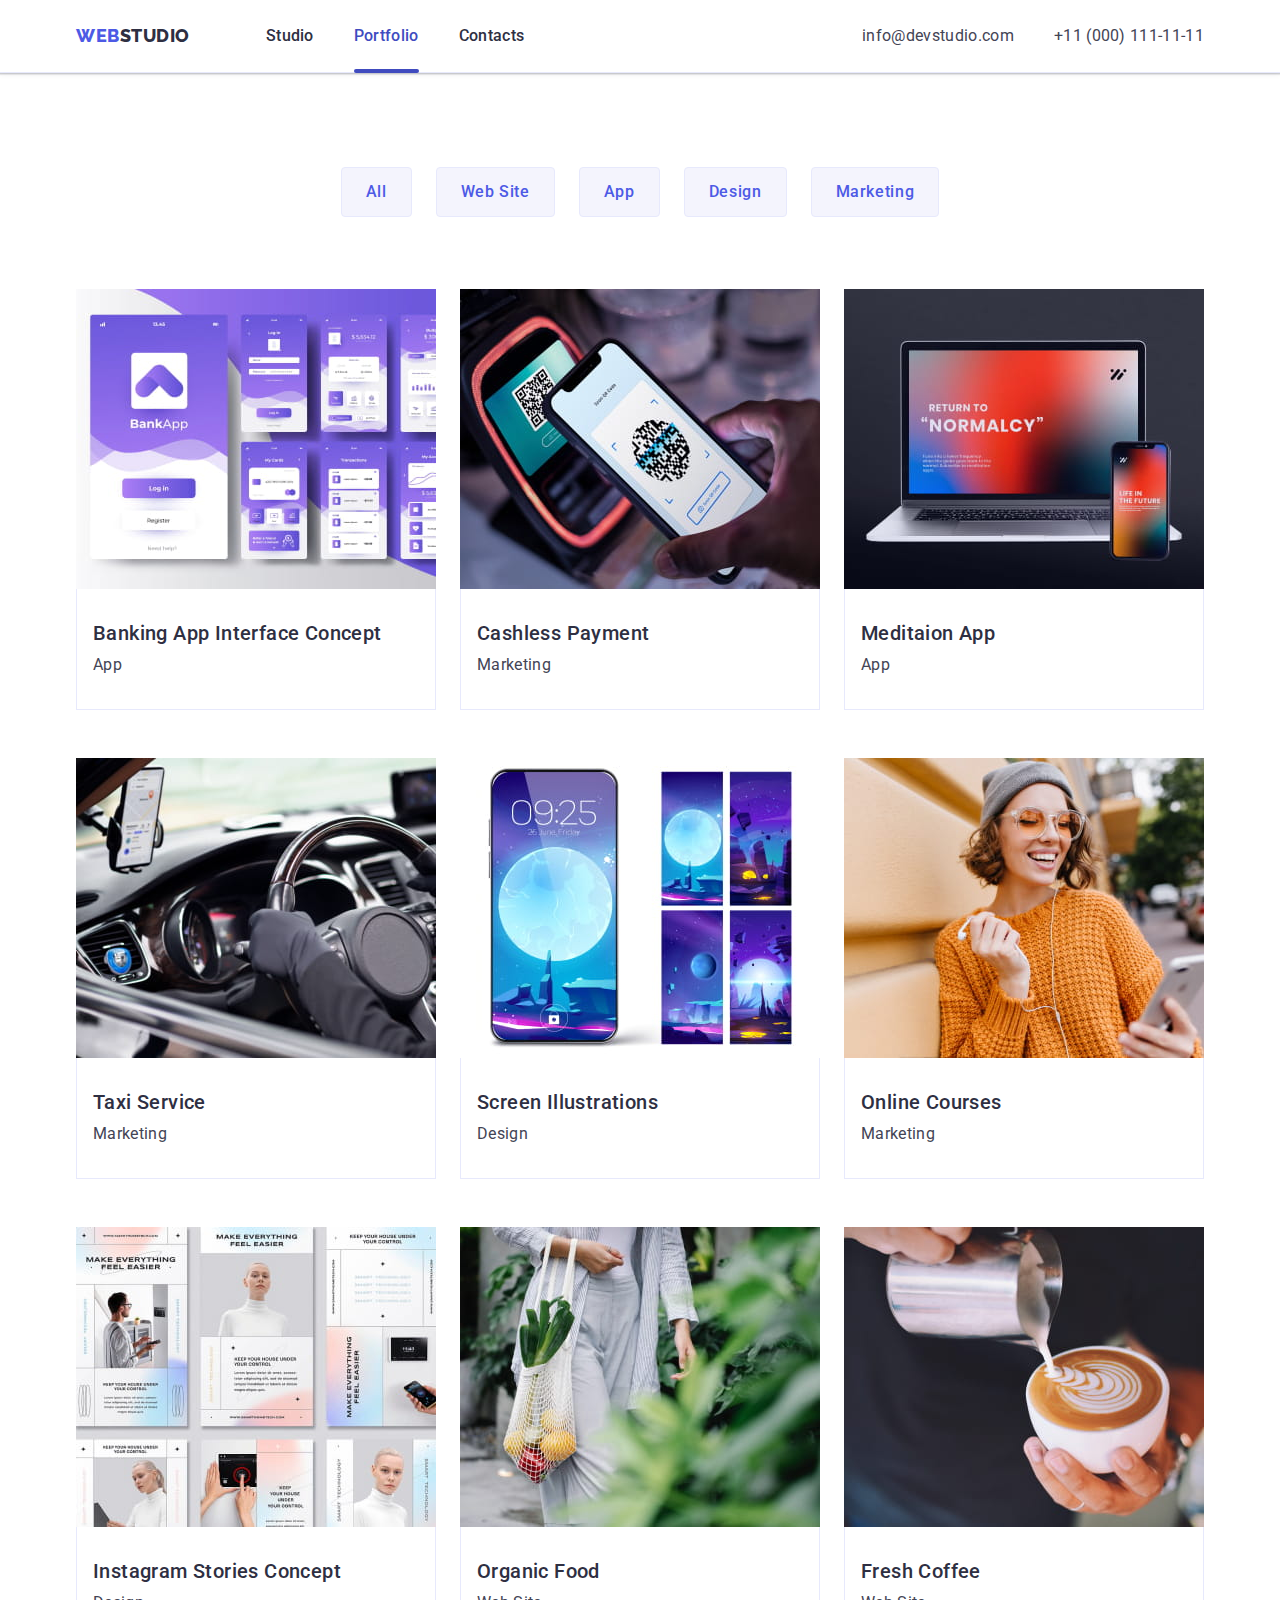
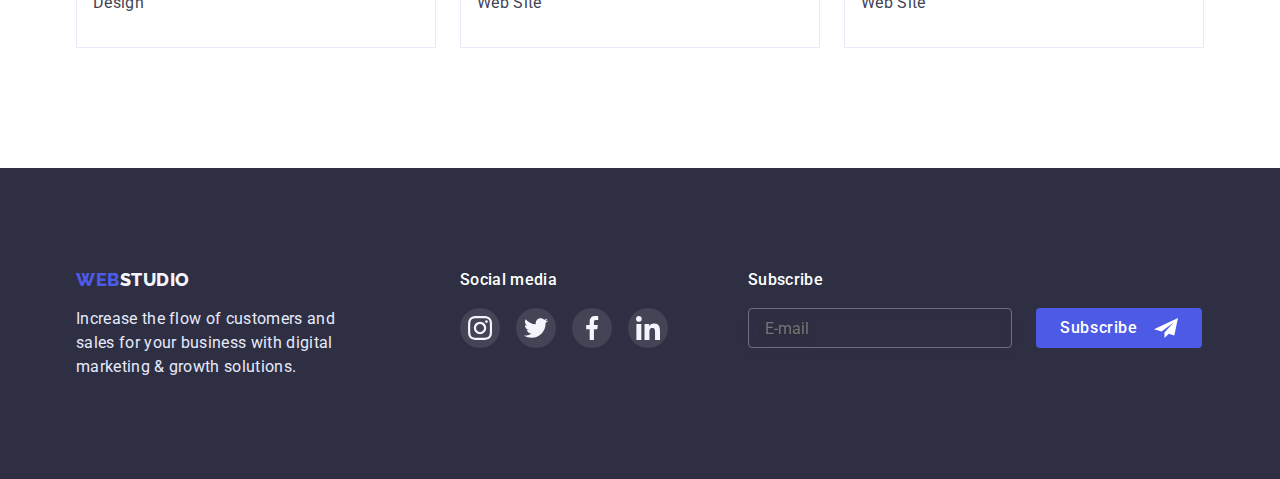
==== portfolio.html @ b94f0a15 "Add files via upload" ====
<!DOCTYPE html>
<html lang="en">
<head>
    <meta charset="UTF-8">
    <meta http-equiv="X-UA-Compatible" content="IE=edge">
    <meta name="viewport" content="width=device-width, initial-scale=1.0">
    <title>Portfolio</title>
    <link rel="preconnect" href="https://fonts.googleapis.com">
    <link rel="preconnect" href="https://fonts.gstatic.com" crossorigin>
    <link href="https://fonts.googleapis.com/css2?family=Raleway:wght@800&family=Roboto:wght@400;500;700;900&display=swap" rel="stylesheet">
    <link rel="stylesheet" href="css/modern-normalize.css">
    <link rel="stylesheet" href="css/styles.css">
</head>
<body>
    
<!-- HEADER -->

<header class="top-line">
    
    <div class="top-general container">

        <nav class="top-navigation">

<!--header-logo-->

            <a href="./index.html" class="logo"><span class="logo-clr-2">Web</span>Studio</a>

<!--header-navigation-->

            <ul class="top-navigation-list">

                <li class="top-navigation-items">
                    <a href="index.html" class="navigation-styles">Studio</a>
                </li>

                <li class="top-navigation-items">
                    <a href="portfolio.html" class="navigation-styles active">Portfolio</a>
                </li>

                <li class="top-navigation-items">
                    <a href="" class="navigation-styles">Contacts</a>
                </li>

            </ul>

        </nav>

<!--header-contacts-->

        <address class="top-contacts">

            <ul class="top-contacts-list">

                <li class="top-contacts-items">
                    <a href="mailto:info@devstudio.com" class="top-contacts-link">info@devstudio.com</a>
                </li>

                <li class="top-contacts-items">
                    <a href="tel:+110001111111" class="top-contacts-link">+11 (000) 111-11-11</a>
                </li>

            </ul>

        </address>
        
    </div>

</header>

<!-- MAIN -->

<main>
    
<!-- SEC 1 -->

<section class="section scroll-up">

    <div class="container">

        <h1 class="visually-hidden">Portfolio</h1>
 
<!--portfolio-buttons-->

            <ul class="scroll-portfolio-list">
    
                <li class="scroll-items">
                    <button type="button" class="button-portfolio">All</button>
                </li>
                <li class="scroll-items">
                    <button type="button" class="button-portfolio">Web Site</button>
                </li>
                <li class="scroll-items">
                    <button type="button" class="button-portfolio">App</button>
                </li>
                <li class="scroll-items">
                    <button type="button" class="button-portfolio">Design</button>
                </li>
                <li class="scroll-items">
                    <button type="button" class="button-portfolio">Marketing</button>
                </li>
    
            </ul>
    
<!-- SEC 1.2 -->
    
        <ul class="portfolio-list">
 
            <li class="card-items">

                <a href="" class="card-link-style"> 

                    <div class="sliding">

                        <div class="brand-pic">

                            <img class="" src="./images/Portfolio/project-card-1.jpg" alt="Banking App Interface Concept" width="360" height="300">
                        
                        <div class="text-back-card">

                            <p class="text-sliding">14 Stylish and User-Friendly App Design Concepts · Task Manager App · Calorie Tracker App · Exotic Fruit Ecommerce App · Cloud Storage App</p>
                        
                        </div>

                        </div>

                    </div>

                    <div class="card-frame">

                        <h3 class="brand-name">Banking App Interface Concept</h3>
                        <p class="brand-type">App</p>

                    </div>

                </a>

            </li>
    




            <li class="card-items">
                <a href="" class="card-link-style"> 
    
                        <div class="sliding">
                            <div class="brand-pic">
                                <img class="" src="./images/Portfolio/project-card-2.jpg" alt="Banking App Interface Concept" width="360" height="300">
                            
                            <div class="text-back-card">
                                <p class="text-sliding">14 Stylish and User-Friendly App Design Concepts · Task Manager App · Calorie Tracker App · Exotic Fruit Ecommerce App · Cloud Storage App</p>
                            </div>
    
                            </div>
                        </div>
    
                    <div class="card-frame">
                        <h3 class="brand-name">Cashless Payment</h3>
                        <p class="brand-type">Marketing</p>
                    </div>
                </a>

            </li>
    
            <li class="card-items">
                <a href="" class="card-link-style"> 
    
                        <div class="sliding">
                            <div class="brand-pic">
                                <img class="" src="./images/Portfolio/project-card-3.jpg" alt="Banking App Interface Concept" width="360" height="300">
                            
                            <div class="text-back-card">
                                <p class="text-sliding">14 Stylish and User-Friendly App Design Concepts · Task Manager App · Calorie Tracker App · Exotic Fruit Ecommerce App · Cloud Storage App</p>
                            </div>
    
                            </div>
                        </div>
    
                    <div class="card-frame">
                        <h3 class="brand-name">Meditaion App</h3>
                        <p class="brand-type">App</p>
                    </div>
                </a>

            </li>
    
            <li class="card-items">
                <a href="" class="card-link-style"> 
    
                        <div class="sliding">
                            <div class="brand-pic">
                                <img class="" src="./images/Portfolio/project-card-4.jpg" alt="Banking App Interface Concept" width="360" height="300">
                            
                            <div class="text-back-card">
                                <p class="text-sliding">14 Stylish and User-Friendly App Design Concepts · Task Manager App · Calorie Tracker App · Exotic Fruit Ecommerce App · Cloud Storage App</p>
                            </div>
    
                            </div>
                        </div>
    
                    <div class="card-frame">
                        <h3 class="brand-name">Taxi Service</h3>
                        <p class="brand-type">Marketing</p>
                    </div>
                </a>

            </li>
    
            <li class="card-items">
                <a href="" class="card-link-style"> 
    
                        <div class="sliding">
                            <div class="brand-pic">
                                <img class="" src="./images/Portfolio/project-card-5.jpg" alt="Banking App Interface Concept" width="360" height="300">
                            
                            <div class="text-back-card">
                                <p class="text-sliding">14 Stylish and User-Friendly App Design Concepts · Task Manager App · Calorie Tracker App · Exotic Fruit Ecommerce App · Cloud Storage App</p>
                            </div>
    
                            </div>
                        </div>
    
                    <div class="card-frame">
                        <h3 class="brand-name">Screen Illustrations</h3>
                        <p class="brand-type">Design</p>
                    </div>
                </a>

            </li>
    
            <li class="card-items">
                <a href="" class="card-link-style"> 
    
                        <div class="sliding">
                            <div class="brand-pic">
                                <img class="" src="./images/Portfolio/project-card-6.jpg" alt="Banking App Interface Concept" width="360" height="300">
                            
                            <div class="text-back-card">
                                <p class="text-sliding">14 Stylish and User-Friendly App Design Concepts · Task Manager App · Calorie Tracker App · Exotic Fruit Ecommerce App · Cloud Storage App</p>
                            </div>
    
                            </div>
                        </div>
    
                    <div class="card-frame">
                        <h3 class="brand-name">Online Courses</h3>
                        <p class="brand-type">Marketing</p>
                    </div>
                </a>

            </li>
            
            <li class="card-items">
                <a href="" class="card-link-style"> 
    
                        <div class="sliding">
                            <div class="brand-pic">
                                <img class="" src="./images/Portfolio/project-card-7.jpg" alt="Banking App Interface Concept" width="360" height="300">
                            
                            <div class="text-back-card">
                                <p class="text-sliding">14 Stylish and User-Friendly App Design Concepts · Task Manager App · Calorie Tracker App · Exotic Fruit Ecommerce App · Cloud Storage App</p>
                            </div>
    
                            </div>
                        </div>
    
                    <div class="card-frame">
                        <h3 class="brand-name">Instagram Stories Concept</h3>
                        <p class="brand-type">Design</p>
                    </div>
                </a>

            </li>
            
            <li class="card-items">
                <a href="" class="card-link-style"> 
    
                        <div class="sliding">
                            <div class="brand-pic">
                                <img class="" src="./images/Portfolio/project-card-8.jpg" alt="Banking App Interface Concept" width="360" height="300">
                            
                            <div class="text-back-card">
                                <p class="text-sliding">14 Stylish and User-Friendly App Design Concepts · Task Manager App · Calorie Tracker App · Exotic Fruit Ecommerce App · Cloud Storage App</p>
                            </div>
    
                            </div>
                        </div>
    
                    <div class="card-frame">
                        <h3 class="brand-name">Organic Food</h3>
                        <p class="brand-type">Web Site</p>
                    </div>
                </a>

            </li>
    
            <li class="card-items">
                <a href="" class="card-link-style"> 
    
                        <div class="sliding">
                            <div class="brand-pic">
                                <img class="" src="./images/Portfolio/project-card-9.jpg" alt="Banking App Interface Concept" width="360" height="300">
                            
                            <div class="text-back-card">
                                <p class="text-sliding">14 Stylish and User-Friendly App Design Concepts · Task Manager App · Calorie Tracker App · Exotic Fruit Ecommerce App · Cloud Storage App</p>
                            </div>
    
                            </div>
                        </div>
    
                    <div class="card-frame">
                        <h3 class="brand-name">Fresh Coffee</h3>
                        <p class="brand-type">Web Site</p>
                    </div>
                </a>

            </li>
    
        </ul>

    </div>

</section>

</main>

<!-- FOOTER -->


<footer class="footer-page">

    <div class="foot-back container">

        <div>

<!--footer-logo-->
            
            <a href="./index.html" class="logo-foot"><span class="logo-clr-2">Web</span>Studio</a>
            
<!--footer-text-->

            <p class="foot-text">Increase the flow of customers and sales for your business with digital marketing & growth solutions.</p>
        
        </div>

<!--footer-icons-->

        <div class="foot-media-pozition">

            <h3 class="foot-social-title">Social media</h3>
    
            <ul class="foot-socials">
                <li class="foot-pozition">
                    <a href="" class="foot-link">

                        <svg class="foot-icons" width="24" height="24">
                            <use href="./images/icons.svg#icon-instagram"></use>
                        </svg>

                    </a>
                </li>
    
                <li class="foot-pozition">
                    <a href="" class="foot-link">

                        <svg class="foot-icons" width="24" height="24">
                            <use href="./images/icons.svg#icon-twitter"></use>
                        </svg>

                    </a>
                </li>

                <li class="foot-pozition">
                    <a href="" class="foot-link">

                        <svg class="foot-icons" width="24" height="24">
                            <use href="./images/icons.svg#icon-facebook"></use>
                        </svg>

                    </a>
                </li>

                <li class="foot-pozition">
                    <a href="" class="foot-link">

                        <svg class="foot-icons" width="24" height="24">
                            <use href="./images/icons.svg#icon-linkedin"></use>
                        </svg>

                    </a>
                </li>

            </ul>
        </div>

        <div class="subscribe-position" >

            <h3 class="subscribe-title">Subscribe</h3>

            <form class="foot-form">

                        <input class="foot-input-email" type="email" placeholder="E-mail">

                <button class="button-subscribe" type="submit">Subscribe
    
                    <svg class="airplane-position" width="24" height="24">
                        <use href="./images/icons.svg#icon-airplane"></use>
                    </svg>
        
                </button>

            </form>

        </div>

    </div>

</footer>

<script src="./js/modal.js"></script>

</body>
</html>
---- css/styles.css ----
/* GLOBAL-1 */
h1, h2, h3, h4, h5, h6, ul, p{ 
margin: 0;
padding: 0;
}

img{
display: block;
}

body{
font-family: 'Roboto', sans-serif;
background-color: var(--color-9);
color: var(--color-3);
}

.container{
max-width: 1158px;
margin: auto;
padding: 0 15px;
}

.section{
padding-top: 120px;
padding-bottom: 120px;
}

:root {
    --color-1: #4D5AE5 ;
    --color-2: #404BBF;
    --color-3: #2E2F42;
    --color-4: #31D0AA;
    --color-5: #434455 ;
    --color-6: #8E8F99 ;
    --color-7: #E7E9FC ;
    --color-8: #F4F4FD ;
    --color-9: #FFFFFF;
    --color-10: #AFB1B8;
    --color-11: #FCFCFC; 
    --color-12: #757575;
    --color-13: #8E8F99;
}

.visually-hidden {
position: absolute;
white-space: nowrap;
width: 1px;
height: 1px;
overflow: hidden;
border: 0;
clip: rect(0 0 0 0);
clip-path: inset(50%);
margin: -1px;
} 

/* --HEADER-- */

.top-line{
border-bottom: 1px solid var(--color-7);
box-shadow: 0px 2px 1px rgba(46, 47, 66, 0.08), 0px 1px 1px rgba(46, 47, 66, 0.16), 0px 1px 6px rgba(46, 47, 66, 0.08);
}

.top-general{
display: flex;
margin: auto;
}

.top-navigation{
display: flex;
}

.logo{
font-family: 'Raleway', sans-serif;
font-weight: 800;
font-size: 18px;
line-height: 1.3;
letter-spacing: 0.03em;
text-transform: uppercase;
color: var(--color-3);
text-decoration: none;
padding: 24px 0px;
}

.logo-clr-2{
color: var(--color-1);
}

.top-navigation-list{
display: flex;
list-style-type: none;
gap: 40px;
margin-left: 76px;
}

.top-navigation-items{
position:relative;
}

.navigation-styles{
font-weight: 500;
font-size: 16px;
line-height: 1.5;
letter-spacing: 0.02em;
text-decoration: none; 
color: var(--color-3);
display: block;
padding: 24px 0px;
transition-property: color;
transition-duration: 250ms;
transition-timing-function: cubic-bezier(0.4, 0, 0.2, 1);
}

.navigation-styles:hover, .navigation-styles:focus{
color: var(--color-2);
}

.top-contacts{
margin-left: auto;
}

.top-contacts-list{
display: flex;
list-style-type: none;
gap: 40px;
}

.top-contacts-items{

}

.top-contacts-link{
font-style: normal;
font-size: 16px;
line-height: 1.5;
letter-spacing: 0.02em;
color: var(--color-5);
text-decoration: none; 
display: block;
padding: 24px 0px;
transition-property: color;
transition-duration: 250ms;
transition-timing-function: cubic-bezier(0.4, 0, 0.2, 1);
}

.top-contacts-link:hover, .top-contacts-link:focus{
color: var(--color-2);

}

/* ---MAIN-INDEX--- */

/* -SEC-1-HERO- */


.hero-back{
margin: 0 auto;
max-width: 1440px;   
background: var(--color-3);
padding-bottom: 188px;
padding-top: 188px;
text-align: center;
background-image: linear-gradient(to right,rgba(46, 47, 66, 0.7),rgba(46, 47, 66, 0.7)), url(../images/Studio/hero-image.jpg);
}

.hero-box{

}

.hero-title{
font-weight: 700;
font-size: 56px;
line-height: 1.07;
text-align: center;
letter-spacing: 0.02em;
color: var(--color-9);
width: 496px;
margin: auto;
}

.hero-button{
font-family: 'Roboto', sans-serif;
padding: 16px 32px;
background: var(--color-1);
box-shadow: 0px 4px 4px rgba(0, 0, 0, 0.15);
border-radius: 4px;
font-weight: 500;
font-size: 16px;
line-height: 1.5;
letter-spacing: 0.04em;
color: var(--color-9);
border: 0px;
cursor: pointer;
margin-top: 48px;
text-align: center;
transition-property: background;
transition-duration: 250ms;
transition-timing-function: cubic-bezier(0.4, 0, 0.2, 1);
}

.hero-button:hover, .hero-button:focus{
background: var(--color-2);
}

.is-hidden{
visibility: hidden;
opacity: 0;
pointer-events: none;
}

.backdrop{ 
position:fixed;
top: 0;
left: 0;
width: 100%;
height: 100%;
background: rgba(46, 47, 66, 0.4);
z-index: 100;
transition-property: visibility, opacity;
transition-duration: 250ms;
transition-timing-function: cubic-bezier(0.4, 0, 0.2, 1);
}

.backdrop.is-hidden .modal{
transform:translate(-50%, -50%);
}

.modal{
transform:translate(-50%, -50%);
width: 408px;
height: 576px;
position: absolute;
top: 50%;
left: 50%;
background-color: var(--color-11);

padding-left: 24px;
padding-right: 24px;
padding-bottom: 24px;
padding-top: 72px;
}

.close{
border: 1px solid rgba(0, 0, 0, 0.1);
width: 24px;
height: 24px;
border-radius: 50%;
cursor: pointer;
background-color: var(--color-7);
display: flex;
justify-content: center;
align-items: center;
position: absolute;
top: 24px;
right: 24px;
transition-property: background, fill;
transition-duration: 250ms;
transition-timing-function: cubic-bezier(0.4, 0, 0.2, 1);
}

.close:hover, .close:focus{
background: var(--color-2);
fill: var(--color-9);
}

/* form */

form{

}

.modal-title{
    
font-weight: 500;
font-size: 16px;
line-height: 1.5;
text-align: center;
letter-spacing: 0.02em;
color: var(--color-3);

margin-bottom: 16px;

}

.labels-block{
margin-bottom: 8px;
display: flex;
flex-direction: column;
position: relative;
}

.styles-labels{
font-size: 12px;
line-height: 1;
letter-spacing: 0.01em;
color: var(--color-13);
margin-bottom: 4px;
display: block;
text-align: start;
}

.block-input{
border: 1px solid rgba(33, 33, 33, 0.2);
border-radius: 4px;
font-size: 12px;
line-height: 1.17;
letter-spacing: 0.04em;
color: var(--color-3);
height: 40px;
padding-left: 38px;

transition-property: border-color;
transition-duration: 250ms;
transition-timing-function: cubic-bezier(0.4, 0, 0.2, 1);
}

.block-input:hover, .block-input:focus{
border-color: var(--color-1);
outline: none;
}

.block-input:hover, .block-input:focus + .modal-icons{
fill: var(--color-1);
}

.modal-icons{
position: absolute;
display: inline-block;
left: 19px;
top: 50%;
transform: translateY(-50%);
fill: var(--color-3);

transition-property: fill;
transition-duration: 250ms;
transition-timing-function: cubic-bezier(0.4, 0, 0.2, 1);
}

.comment-pozition{
display: flex;
flex-direction: column;
position: relative;
}

.comment-block{
height: 120px;
border: 1px solid rgba(33, 33, 33, 0.2);
border-radius: 4px;
font-size: 12px;
line-height: 1.7;
letter-spacing: 0.04em;
color: var(--color-3);
resize: none;
padding-top: 8px;
padding-left: 16px;

transition-property: border-color;
transition-duration: 250ms;
transition-timing-function: cubic-bezier(0.4, 0, 0.2, 1);
}

.comment-block:hover, .comment-block:focus{
border-color: var(--color-1);
outline: none;
}

.checkbox-pozition{
margin-top: 16px;
margin-bottom: 24px;
}

.checkbox{
position: absolute;
width: 1px;
height: 1px;
margin: -1px;
border: 0;
padding: 0;
clip: rect(0 0 0 0);
overflow: hidden;
transition-property: background, fill;
transition-duration: 250ms;
transition-timing-function: cubic-bezier(0.4, 0, 0.2, 1);
}

.checkbox:checked + .icon-accept{
background: var(--color-2);
border-radius: 2px;
fill: var(--color-8);
background-origin: border-box;
padding: 4px 3px;
border: none;

}

.icon-accept{
border: 1.5px solid var(--color-3);
border-radius: 2px;
fill: none;
margin-right: 10px;
transition-property: background, fill;
transition-duration: 250ms;
transition-timing-function: cubic-bezier(0.4, 0, 0.2, 1);
}

.chekbox-content{
font-size: 12px;
line-height: 1.17;
letter-spacing: 0.04em;
color: var(--color-12);
flex: none;
order: 1;
flex-grow: 0;
cursor: pointer;
align-items: center;
display: flex;
}

.link-checkbox{
font-size: 12px;
line-height: 1.3;
letter-spacing: 0.04em;
text-decoration-line: underline;
color: var(--color-1);
flex: none;
order: 2;
flex-grow: 0;
margin-left: 3px;
}

.link-checkbox:hover, .link-checkbox:focus{
color: var(--color-2);
outline: none;
}

.modal-send{
outline: none;
background: var(--color-1);
box-shadow: 0px 4px 4px rgba(0, 0, 0, 0.15);
border-radius: 4px;
font-size: 16px;
line-height: 1.5;
text-align: center;
letter-spacing: 0.04em;
color: var(--color-9);
cursor: pointer;
border: 0;
max-width: 169px;
width: 100%;
padding: 16px 32px;
transition-property: background;
transition-duration: 250ms;
transition-timing-function: cubic-bezier(0.4, 0, 0.2, 1);
}

.modal-send:hover, .modal-send:focus{
background: var(--color-2);
}

.privacy-policy{
font-size: 12px;
line-height: 1.17;
letter-spacing: 0.04em;
color: var(--color-12);

flex: none;
order: 1;
flex-grow: 0;
}





/* -SEC-2-BENEFITS- */

.benefits-list{
display: flex;
list-style-type: none;
gap: 24px;
padding: 0 ;
}

.benefits-items{
flex-basis: calc((100%-72)/ 4)
}

.benefits-icon{
height: 112px;
display: flex;
justify-content: center;
align-items: center;
background: var(--color-8);
}

.benefits-title{
margin-top: 8px;
font-weight: 500;
font-size: 20px;
line-height: 1.2;
letter-spacing: 0.02em;
}

.benefits-text{
font-size: 16px;
line-height: 1.5;
letter-spacing: 0.02em;
color: var(--color-5);
margin-top: 8px;
}

/* -SEC-3-SERVICES */

.services{
padding-top: 0;
}

.services-title{
font-weight: 700;
font-size: 36px;
line-height: 1.1;
text-align: center;
letter-spacing: 0.02em;
text-transform: capitalize;
}

.services-list{
margin: 0;
margin-top: 72px;
display: flex;
justify-content: center;
list-style-type: none;
gap: 24px;
padding: 0;
}

.services-items{

}

/* -SEC-4-TEAM */

.team-back{
background: var(--color-8);
}

.team-title{
font-weight: 700;
font-size: 36px;
line-height: 1.1;
text-align: center;
letter-spacing: 0.02em;
text-transform: capitalize;
}

.team-list{
margin: 0;
display: flex;
justify-content: center;
list-style-type: none;
gap: 24px;
margin-top: 72px;
padding: 0;
}

.team-cards{
background: var(--color-9);
box-shadow: 0px 1px 6px rgba(46, 47, 66, 0.08), 0px 1px 1px rgba(46, 47, 66, 0.16), 0px 2px 1px rgba(46, 47, 66, 0.08);
border-radius: 0px 0px 4px 4px;
padding-bottom: 32px;
margin: 0;
}

.team-photo{

}

.team-name{
font-weight: 500;
font-size: 20px;
line-height: 1.2;
text-align: center;
letter-spacing: 0.02em;
flex: none;
order: 0;
flex-grow: 0;
margin-top: 32px;
margin-bottom: 0px;
}

.team-specialization{
font-size: 16px;
line-height: 1.5;
text-align: center;
letter-spacing: 0.02em;
color: var(--color-5);
margin: 8px 0px;
}

.staff-socials{
display: flex;
gap: 24px;
justify-content: center;
padding: 0;
}

.icon-pozition{
list-style-type: none;
}

.frame-social{
display: flex;
justify-content: center;
align-items: center;
width: 40px;
height: 40px;
border-radius: 50%;
color: var(--color-8);
background: var(--color-1);
transition-property: background;
transition-duration: 250ms;
transition-timing-function: cubic-bezier(0.4, 0, 0.2, 1);
}

.frame-social:hover, .frame-social:focus{
background: var(--color-2);
}

.staff-icons{
fill: currentColor;
}

/* -SEC-5-CLIENTS */

.clients-title{
font-weight: 700;
font-size: 36px;
line-height: 1.1;
text-align: center;
letter-spacing: 0.02em;
text-transform: capitalize;
}

.clients-list{
display: flex;
justify-content: center;
gap: 24px;
margin-top: 72px;
}

.clients-items{
list-style-type: none;
flex-basis: calc((100%-88)/ 6);
}

.clients-link{
display: flex;
justify-content: center;
align-items: center;
fill:var(--color-6);
border: 1px solid var(--color-6);
border-radius: 4px;
height: 88px;
transition-property: fill, border;
transition-duration: 250ms;
transition-timing-function: cubic-bezier(0.4, 0, 0.2, 1);
}


.clients-link:hover, .clients-link:focus{
fill: var(--color-2);
border: 1px solid var(--color-2);
}

/* ---MAIN-PORTFOLIO--- */

.scroll-up{
padding-top: 94px;
}

.scroll-portfolio-list{
display: flex;
list-style-type: none;
gap: 24px;
justify-content: center;
}

.scroll-items{

}

.button-portfolio{
font-family: 'Roboto', sans-serif;
background: var(--color-8);
border: 1px solid var(--color-7);
border-radius: 4px;
font-weight: 500;
font-size: 16px;
line-height: 1.5;
letter-spacing: 0.04em;
color: var(--color-1);
padding: 12px 24px;
cursor: pointer;
transition-property: background, color, box-shadow, border-color;
transition-duration: 250ms;
transition-timing-function: cubic-bezier(0.4, 0, 0.2, 1);
}

.button-portfolio:hover, .button-portfolio:focus{
background: var(--color-2);
box-shadow: 0px 3px 1px rgba(0, 0, 0, 0.1), 0px 2px 1px rgba(0, 0, 0, 0.08), 0px 2px 2px rgba(0, 0, 0, 0.12);
color: var(--color-9);
border-color: transparent;
}

/* ---- SEC 1.2 ---- */

.portfolio-list{
list-style-type: none;    
display: flex;
flex-wrap: wrap;
column-gap: 24px;
row-gap: 48px;
justify-content: center;
margin-top: 72px;
}

/* --------------- */
.card-items{
transition-property: opacity, transform;
transition-duration: 250ms;
transition-timing-function: cubic-bezier(0.4, 0, 0.2, 1);
}
.card-items:hover .text-sliding{
opacity: 1;
transform: translateY(0);  
}
.card-items:hover .text-back-card{
opacity: 1;
transform: translateY(-100%);
}
/* --------------- */

.card-link-style{
text-decoration: none;
background: var(--color-9);
display: block;
transition-property: box-shadow;
transition-duration: 250ms;
transition-timing-function: cubic-bezier(0.4, 0, 0.2, 1);
}
.card-link-style:hover, .card-link-style:focus{
box-shadow: 0px 1px 6px rgba(46, 47, 66, 0.08), 0px 1px 1px rgba(46, 47, 66, 0.16), 0px 2px 1px rgba(46, 47, 66, 0.08);
}
/* --------------- */

.card-frame{
border-left: 1px solid var(--color-7);
border-right: 1px solid var(--color-7);
border-bottom: 1px solid var(--color-7);
padding: 32px 16px;
}

.brand-pic{
position: relative;
overflow: hidden;
}

.text-back-card{
display: block;
content: "";
width: 100%;
height: 100%;
position: absolute;
background-color: var(--color-2);
transition-property: opacity, transform; 
transition-duration: 250ms;
transition-timing-function: cubic-bezier(0.4, 0, 0.2, 1);
}

.text-sliding{
position: absolute;
font-weight: 400;
font-size: 16px;
line-height: 1.5;
letter-spacing: 0.02em;
top: 40px;
left: 32px;
right: 32px;
color: var(--color-8);
opacity: 0;
transition-property: opacity, transform;
transition-duration: 250ms;
transition-timing-function: cubic-bezier(0.4, 0, 0.2, 1);
transform: translateY(100%);  
}

.brand-name{
color: var(--color-3);
font-weight: 500;
font-size: 20px;
line-height: 1.2;
letter-spacing: 0.02em;
}

.brand-type{
color: var(--color-5);
font-size: 16px;
line-height: 1.5;
letter-spacing: 0.02em; 
margin-top: 8px;
}

/* --FOOTER-- */

.footer-page{
background: var(--color-3); 
padding-top: 100px;
padding-bottom: 100px;
}

.foot-back{
display:flex ;
}

.logo-foot{
font-family: 'Raleway', sans-serif;
font-weight: 800;
font-size: 18px;
line-height: 1.3;
letter-spacing: 0.03em;
text-transform: uppercase;
color: var(--color-8);
text-decoration: none;
}

.foot-text{
font-size: 16px;
line-height: 1.5;
letter-spacing: 0.02em;
color: var(--color-7);
margin-top: 16px;
max-width: 264px;
}

.foot-media-pozition{
margin-left: 120px;
}

.foot-social-title{
font-weight: 500;
font-size: 16px;
line-height: 1.5;
letter-spacing: 0.02em;
color: var(--color-9);
}

.foot-socials{
display: flex;
gap: 16px;
justify-content: center;
margin-top: 16px;
}


.foot-pozition{
list-style-type: none;
}

.foot-link{
display: flex;
justify-content: center;
align-items: center;
width: 40px;
height: 40px;
border-radius: 50%;
color: var(--color-8);
background: rgba(255, 255, 255, 0.1);
transition-property: background;
transition-duration: 250ms;
transition-timing-function: cubic-bezier(0.4, 0, 0.2, 1);
}

.foot-link:hover, .foot-link:focus{
background: var(--color-4);
}

.foot-icons{
fill: currentColor;
}

/* Subscribe */

.foot-form{
display: flex;
align-items:end ;
margin-top: 16px;
}

.subscribe-position{
margin-left: 80px;
}

.subscribe-title{
font-weight: 500;
font-size: 16px;
line-height: 1.5;
letter-spacing: 0.02em;
color: var(--color-9);
}

.foot-input-email{
border: 1px solid rgba(255, 255, 255, 0.3);
filter: drop-shadow(0px 4px 4px rgba(0, 0, 0, 0.15));
border-radius: 4px;
background: none;
height: 40px;
width: 264px;
padding-left: 16px;
transition-property: border-color, background-color;
transition-duration: 250ms;
transition-timing-function: cubic-bezier(0.4, 0, 0.2, 1);
color: var(--color-9);
}

.foot-input-email:hover{
border-color: var(--color-1);
}

.foot-input-email:focus{
border-color: var(--color-1);
background: none;
outline: none;
}

.foot-email-style{
position: absolute;
padding-top: 8px;
padding-left: 16px;
font-size: 12px;
line-height: 2;
display: flex;
align-items: center;
letter-spacing: 0.04em;
color: rgba(255, 255, 255, 0.6);
}

/*  */

.button-subscribe{
height: 100%;
font-weight: 500;
font-size: 16px;
line-height: 1.5;
display: flex;
align-items: center;
letter-spacing: 0.04em;
color: var(--color-9); 
background: var(--color-1);
border-radius: 4px;
border: none;
margin-left: 24px;
justify-content: center;
padding: 8px 24px;
gap: 16px;
transition-property: background;
transition-duration: 250ms;
transition-timing-function: cubic-bezier(0.4, 0, 0.2, 1);
}

.button-subscribe:hover, .button-subscribe:focus{
background: var(--color-2);
box-shadow: 0px 4px 4px rgba(0, 0, 0, 0.15);
border-radius: 4px;
cursor: pointer;
}

.airplane-position{
fill: var(--color-9);
}

/* GLOBAL-2 */
.active{
color: var(--color-2);
}

.active::after{
position: absolute;
content: "";
width: 100%;
height: 4px;
bottom: -1px;
display: block;
border-radius: 2px;
background-color: var(--color-2);

}
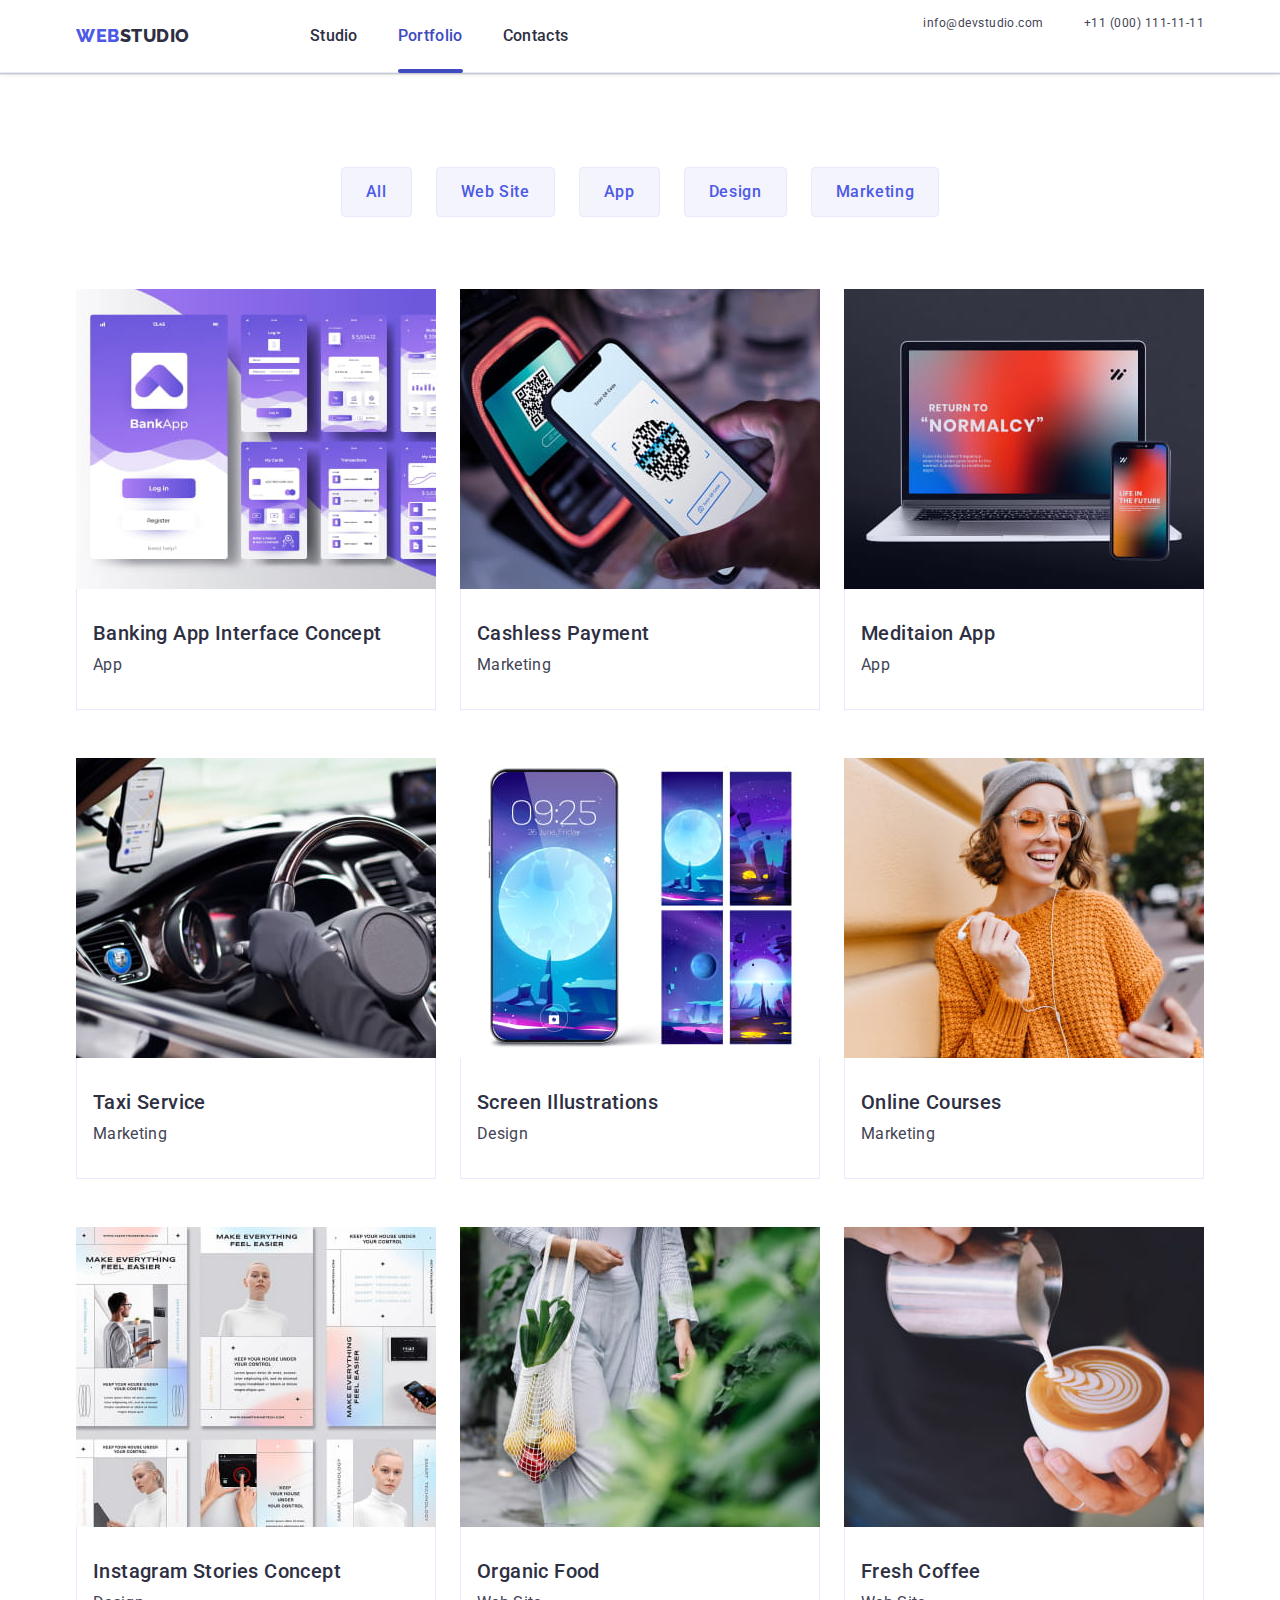
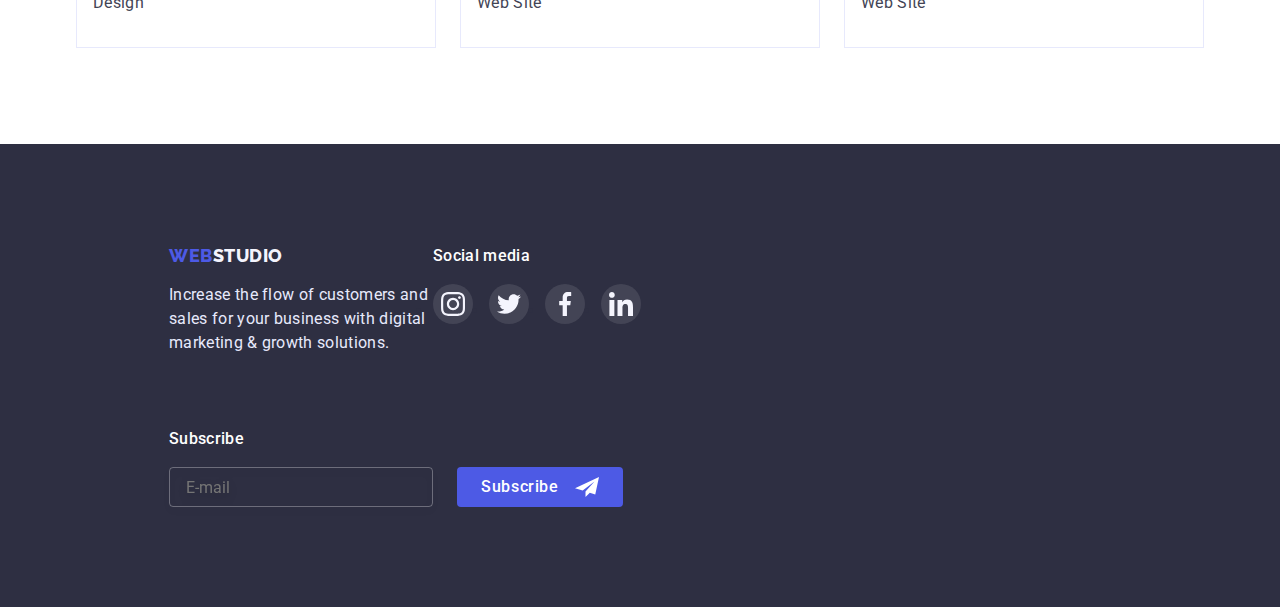
==== commit 5e2538c0: "Add files via upload" ====
--- a/portfolio.html
+++ b/portfolio.html
@@ -21,11 +21,7 @@
 
         <nav class="top-navigation">
 
-<!--header-logo-->
-
             <a href="./index.html" class="logo"><span class="logo-clr-2">Web</span>Studio</a>
-
-<!--header-navigation-->
 
             <ul class="top-navigation-list">
 
@@ -44,8 +40,6 @@
             </ul>
 
         </nav>
-
-<!--header-contacts-->
 
         <address class="top-contacts">
 
@@ -135,10 +129,6 @@
                 </a>
 
             </li>
-    
-
-
-
 
             <li class="card-items">
                 <a href="" class="card-link-style"> 
@@ -326,24 +316,17 @@
 
 <!-- FOOTER -->
 
-
 <footer class="footer-page">
 
     <div class="foot-back container">
 
         <div>
 
-<!--footer-logo-->
-            
             <a href="./index.html" class="logo-foot"><span class="logo-clr-2">Web</span>Studio</a>
             
-<!--footer-text-->
-
             <p class="foot-text">Increase the flow of customers and sales for your business with digital marketing & growth solutions.</p>
         
         </div>
-
-<!--footer-icons-->
 
         <div class="foot-media-pozition">
 
@@ -420,4 +403,9 @@
 <script src="./js/modal.js"></script>
 
 </body>
+</html> 
+
+<script src="./js/modal.js"></script>
+
+</body>
 </html> --- a/css/styles.css
+++ b/css/styles.css
@@ -23,6 +23,20 @@
 .section{
 padding-top: 120px;
 padding-bottom: 120px;
+}
+
+@media (min-width:768px) and (max-width: 1439px) {
+    .section{
+        padding-top: 96px;
+        padding-bottom: 96px;
+    }
+}
+
+@media (max-width: 426px) {
+    .section{
+        padding-top: 96px;
+        padding-bottom: 96px;
+    }
 }
 
 :root {
@@ -39,6 +53,7 @@
     --color-11: #FCFCFC; 
     --color-12: #757575;
     --color-13: #8E8F99;
+    --color-14: #434455;
 }
 
 .visually-hidden {
@@ -63,6 +78,7 @@
 .top-general{
 display: flex;
 margin: auto;
+position: relative;
 }
 
 .top-navigation{
@@ -92,6 +108,21 @@
 margin-left: 76px;
 }
 
+@media (min-width:768px) and (max-width: 1439px) {
+    .top-navigation-list{
+        margin-left: 120px;
+        margin-right: 120px;
+    }
+}
+
+@media(max-width:427px){ 
+    .top-navigation-list{
+        display: none;
+    }   
+    
+}
+
+
 .top-navigation-items{
 position:relative;
 }
@@ -114,14 +145,52 @@
 color: var(--color-2);
 }
 
+.button-menu-mobile{
+    width: 32px;
+    height: 22px;
+    border: 0;
+    background: none;
+    display: flex;
+    stroke: var(--color-3);
+    margin-right: 0;
+    position: absolute;
+    right: 16px;
+    top: 24px;
+}
+
+@media(min-width:427px){ 
+    .button-menu-mobile{
+        display: none;
+    }   
+    
+}
+
 .top-contacts{
 margin-left: auto;
 }
 
+@media(max-width:427px){ 
+    .top-contacts{
+        display: none;
+    }   
+    
+}
+
 .top-contacts-list{
 display: flex;
 list-style-type: none;
 gap: 40px;
+}
+
+@media (min-width:768px) and (max-width:1439px){ 
+    .top-contacts-list{
+        display: flex;
+        flex-wrap: wrap;
+        margin: 16px 0px;
+        row-gap: 12px;
+        justify-content: end;
+    }   
+    
 }
 
 .top-contacts-items{
@@ -140,6 +209,18 @@
 transition-property: color;
 transition-duration: 250ms;
 transition-timing-function: cubic-bezier(0.4, 0, 0.2, 1);
+}
+
+@media (min-width:768px) and (max-width:1439px){ 
+    .top-contacts-link{
+        padding: 0;
+
+        font-weight: 400;
+        font-size: 12px;
+        line-height: 1.17;
+        letter-spacing: 0.04em;
+    }   
+    
 }
 
 .top-contacts-link:hover, .top-contacts-link:focus{
@@ -175,6 +256,17 @@
 color: var(--color-9);
 width: 496px;
 margin: auto;
+}
+
+@media(max-width:426px){ 
+    .hero-title{
+        font-weight: 700;
+        font-size: 36px;
+        line-height: 1.07;
+        letter-spacing: 0.02em;
+        max-width: 320px;
+    }   
+    
 }
 
 .hero-button{
@@ -201,6 +293,8 @@
 background: var(--color-2);
 }
 
+/* form */
+
 .is-hidden{
 visibility: hidden;
 opacity: 0;
@@ -239,6 +333,15 @@
 padding-top: 72px;
 }
 
+@media(max-width:426px){ 
+    .modal{
+        width: 392px;
+        height: 576px;
+    }   
+    
+}
+
+
 .close{
 border: 1px solid rgba(0, 0, 0, 0.1);
 width: 24px;
@@ -261,8 +364,6 @@
 background: var(--color-2);
 fill: var(--color-9);
 }
-
-/* form */
 
 form{
 
@@ -480,9 +581,27 @@
 padding: 0 ;
 }
 
+@media (min-width:768px) and (max-width:1439px) {
+    .benefits-list{
+       flex-wrap: wrap;
+    }
+}
+
+@media(max-width:426px) {
+    .benefits-list{
+        display: flex;
+        flex-wrap: wrap;
+        row-gap: 72px;
+        justify-content: center;
+        text-align: center;
+    }
+}
+
 .benefits-items{
 flex-basis: calc((100%-72)/ 4)
 }
+
+
 
 .benefits-icon{
 height: 112px;
@@ -490,6 +609,18 @@
 justify-content: center;
 align-items: center;
 background: var(--color-8);
+}
+
+@media (min-width:768px) and (max-width:1439px) {
+    .benefits-icon{
+        display: none;
+    }
+}
+
+@media(max-width:426px) {
+    .benefits-icon{
+       display: none;
+    }
 }
 
 .benefits-title{
@@ -500,6 +631,36 @@
 letter-spacing: 0.02em;
 }
 
+@media (min-width:768px) and (max-width:1439px) {
+    .benefits-title{
+        margin: 0;
+
+        font-weight: 700;
+        font-size: 36px;
+        line-height: 1.1;
+        letter-spacing: 0.02em;
+        text-transform: capitalize;
+        flex: none;
+        order: 0;
+        flex-grow: 0;
+        }
+}
+
+@media (max-width:426px) {
+    .benefits-title{
+        margin: 0;
+
+        font-weight: 700;
+        font-size: 36px;
+        line-height: 1.1;
+        letter-spacing: 0.02em;
+        text-transform: capitalize;
+        flex: none;
+        order: 0;
+        flex-grow: 0;
+        }
+}
+
 .benefits-text{
 font-size: 16px;
 line-height: 1.5;
@@ -508,10 +669,53 @@
 margin-top: 8px;
 }
 
+@media (min-width:768px) and (max-width:1439px) {
+    .benefits-text{
+        margin: 0;
+
+        font-weight: 500;
+        font-size: 16px;
+        line-height: 1.5;
+        letter-spacing: 0.02em;
+        color: var(--color-14);
+
+        margin-top: 8px;
+        min-width: 356px;
+        }
+}
+
+@media (max-width:426px) {
+    .benefits-text{
+        margin: 0;
+
+        font-weight: 500;
+        font-size: 16px;
+        line-height: 1.5;
+        letter-spacing: 0.02em;
+        color: var(--color-14);
+        
+        margin-top: 8px;
+        min-width: 356px;
+        }
+}
+
+
 /* -SEC-3-SERVICES */
 
 .services{
 padding-top: 0;
+}
+
+@media (min-width:768px) and (max-width:1439px) {
+    .services{
+        display: none;
+    }
+}
+
+@media (max-width:426px) {
+    .services{
+        display: none;
+    }
 }
 
 .services-title{
@@ -560,6 +764,21 @@
 gap: 24px;
 margin-top: 72px;
 padding: 0;
+}
+
+@media (min-width:768px) and (max-width:1439px) {
+    .team-list{
+        flex-wrap: wrap;
+        row-gap: 64px;
+    }
+
+}
+
+@media (max-width:426px) {
+    .team-list{
+        flex-wrap: wrap;
+        row-gap: 72px;
+    }
 }
 
 .team-cards{
@@ -647,6 +866,19 @@
 margin-top: 72px;
 }
 
+@media (min-width:768px) and (max-width:1439px) {
+    .clients-list{
+        flex-wrap: wrap;
+    }
+
+}
+
+@media (max-width:426px) {
+    .clients-list{
+        flex-wrap: wrap;
+    }
+}
+
 .clients-items{
 list-style-type: none;
 flex-basis: calc((100%-88)/ 6);
@@ -665,6 +897,18 @@
 transition-timing-function: cubic-bezier(0.4, 0, 0.2, 1);
 }
 
+@media (min-width:768px) and (max-width:1439px) {
+    .clients-link{
+        width: 168px;
+    }
+
+}
+
+@media (max-width:426px) {
+    .clients-link{
+        width: 168px;
+    }
+}
 
 .clients-link:hover, .clients-link:focus{
 fill: var(--color-2);
@@ -822,6 +1066,23 @@
 display:flex ;
 }
 
+@media (min-width:768px) and (max-width:1439px){ 
+    .foot-back{
+        padding-left: 108px;
+        padding-right: 164px;
+
+        flex-wrap: wrap;
+    }   
+    
+}
+
+@media (max-width:426px){ 
+    .foot-back{
+        display: block;
+    }   
+    
+}
+
 .logo-foot{
 font-family: 'Raleway', sans-serif;
 font-weight: 800;
@@ -833,6 +1094,15 @@
 text-decoration: none;
 }
 
+@media (max-width:426px){ 
+    .logo-foot{
+        display: flex;
+        justify-content: center;
+    }   
+    
+}
+
+
 .foot-text{
 font-size: 16px;
 line-height: 1.5;
@@ -842,8 +1112,31 @@
 max-width: 264px;
 }
 
-.foot-media-pozition{
+@media (max-width:426px){ 
+    .foot-text{
+        margin: 0 auto;
+        margin-top: 18px;
+    }   
+    
+}
+
+.foot-media-position{
 margin-left: 120px;
+}
+
+@media (min-width:768px) and (max-width:1439px){ 
+    .foot-media-position{
+        margin-left: 24px;
+    }   
+    
+}
+
+@media (max-width:426px){ 
+    .foot-media-position{
+        margin: 0;
+        margin-top: 72px;
+    }   
+    
 }
 
 .foot-social-title{
@@ -854,6 +1147,15 @@
 color: var(--color-9);
 }
 
+@media (max-width:426px){ 
+    .foot-social-title{
+        display: flex;
+        justify-content: center;
+        margin: 0;
+    }   
+    
+}
+
 .foot-socials{
 display: flex;
 gap: 16px;
@@ -862,7 +1164,7 @@
 }
 
 
-.foot-pozition{
+.foot-position{
 list-style-type: none;
 }
 
@@ -896,8 +1198,31 @@
 margin-top: 16px;
 }
 
+@media (max-width:426px){ 
+    .foot-form{
+       display: block;
+    }   
+    
+}
+
 .subscribe-position{
 margin-left: 80px;
+}
+
+@media (min-width:768px) and (max-width:1439px){ 
+    .subscribe-position{
+        margin: 0;
+        margin-top: 72px;
+    }   
+    
+}
+
+@media (max-width:426px){ 
+    .subscribe-position{
+        margin: 0;
+        margin-top: 72px;
+    }   
+    
 }
 
 .subscribe-title{
@@ -906,6 +1231,14 @@
 line-height: 1.5;
 letter-spacing: 0.02em;
 color: var(--color-9);
+}
+
+@media (max-width:426px){ 
+    .subscribe-title{
+        display: flex;
+        justify-content: center;
+    }   
+    
 }
 
 .foot-input-email{
@@ -920,6 +1253,12 @@
 transition-duration: 250ms;
 transition-timing-function: cubic-bezier(0.4, 0, 0.2, 1);
 color: var(--color-9);
+}
+
+@media (max-width:426px) {
+    .foot-input-email{
+        width: 100%;
+    }
 }
 
 .foot-input-email:hover{
@@ -967,6 +1306,14 @@
 transition-timing-function: cubic-bezier(0.4, 0, 0.2, 1);
 }
 
+@media (max-width:426px){ 
+    .button-subscribe{
+        margin: 0 auto;
+        margin-top: 16px;
+    }   
+    
+}
+
 .button-subscribe:hover, .button-subscribe:focus{
 background: var(--color-2);
 box-shadow: 0px 4px 4px rgba(0, 0, 0, 0.15);
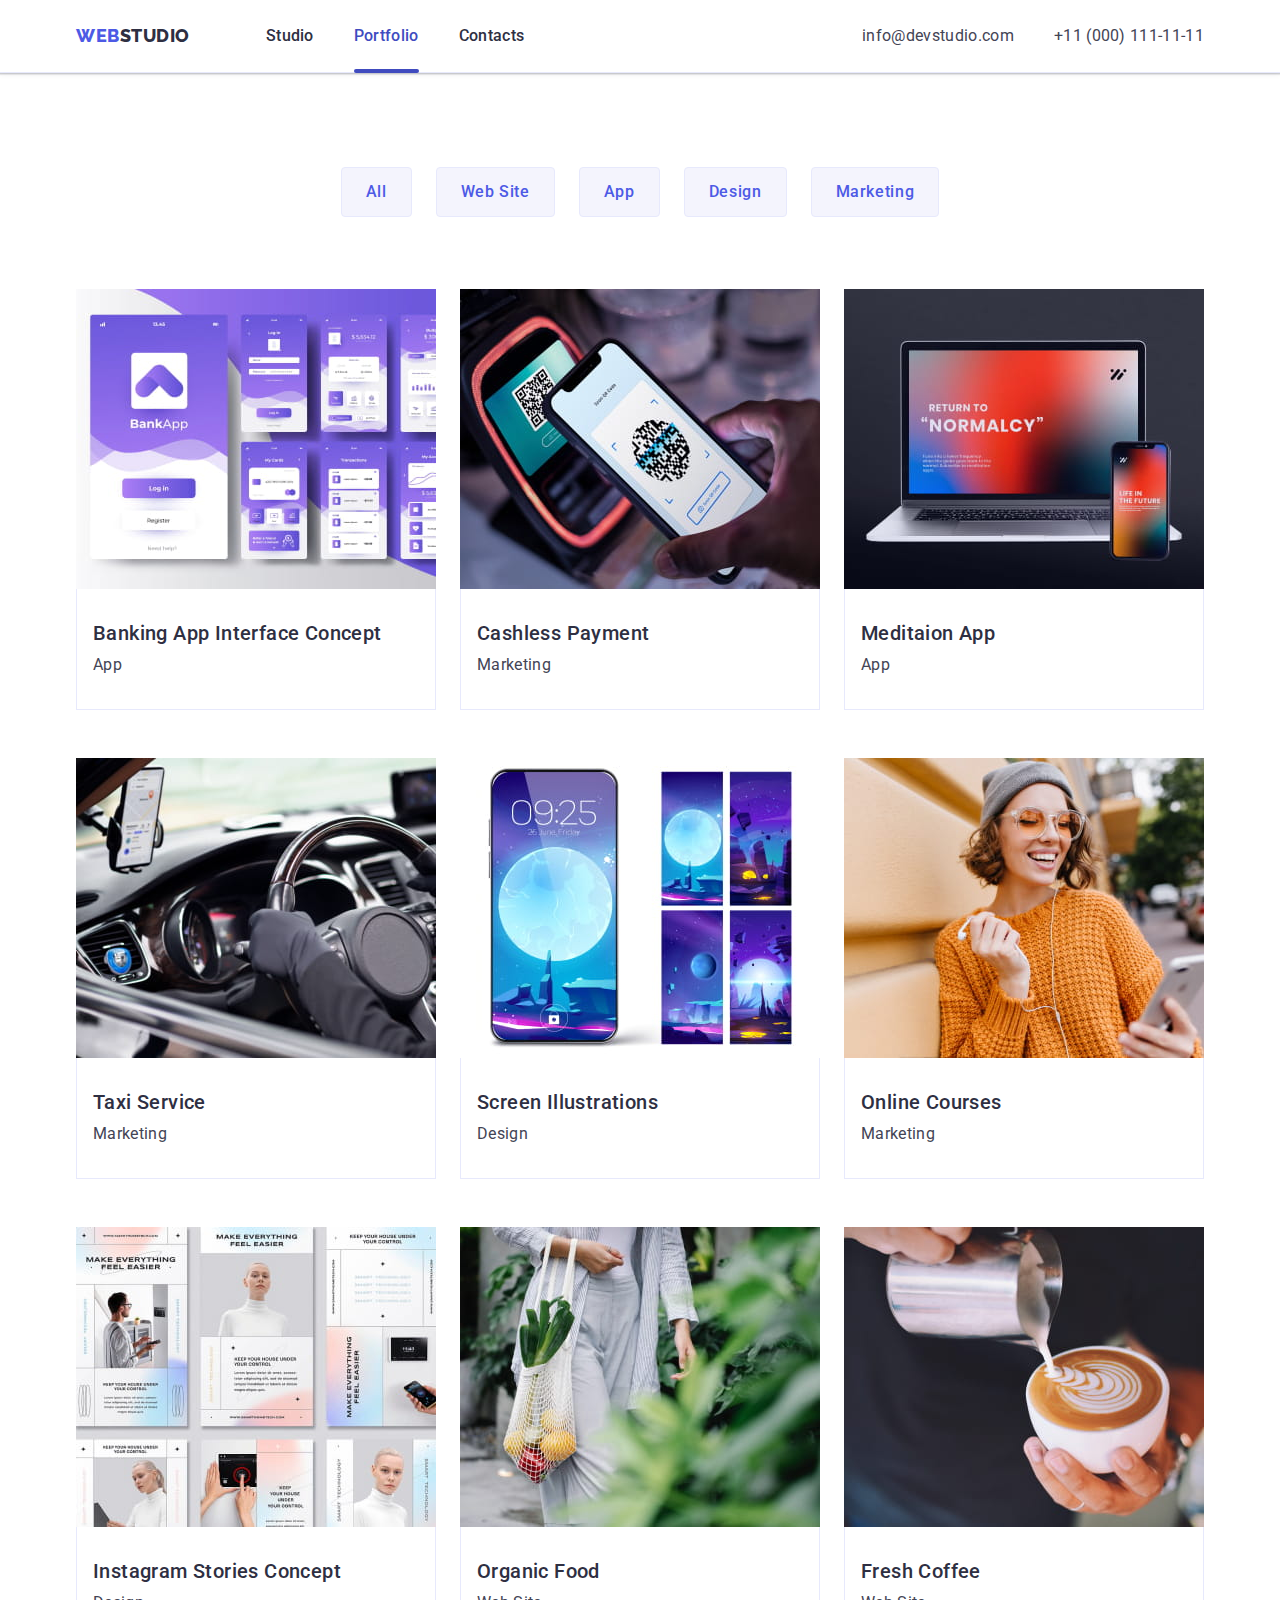
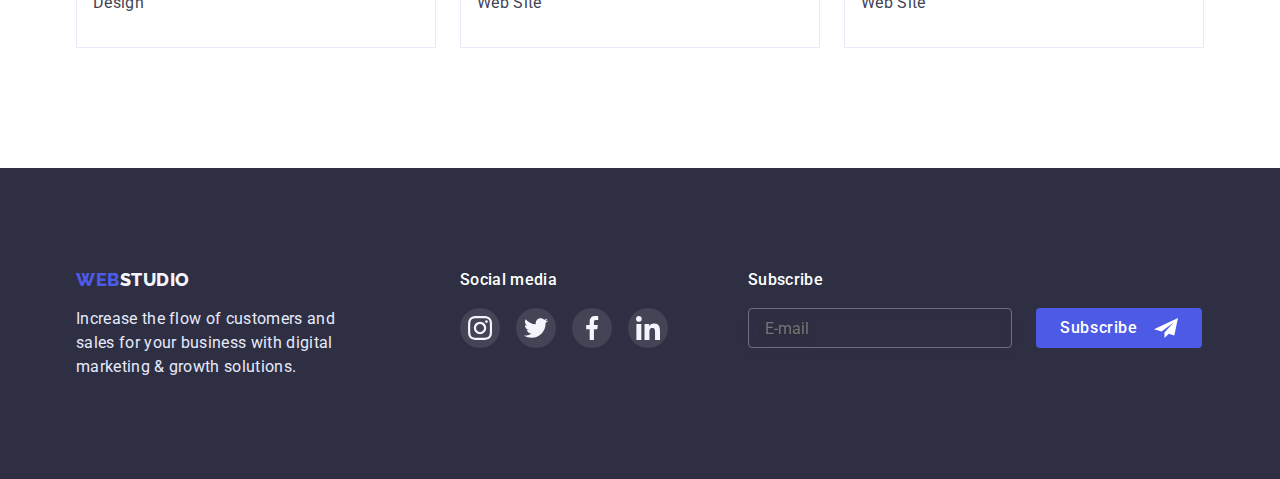
==== commit 05108b83: "Add files via upload" ====
--- a/portfolio.html
+++ b/portfolio.html
@@ -21,7 +21,11 @@
 
         <nav class="top-navigation">
 
+<!--header-logo-->
+
             <a href="./index.html" class="logo"><span class="logo-clr-2">Web</span>Studio</a>
+
+<!--header-navigation-->
 
             <ul class="top-navigation-list">
 
@@ -40,6 +44,8 @@
             </ul>
 
         </nav>
+
+<!--header-contacts-->
 
         <address class="top-contacts">
 
@@ -129,6 +135,10 @@
                 </a>
 
             </li>
+    
+
+
+
 
             <li class="card-items">
                 <a href="" class="card-link-style"> 
@@ -316,17 +326,24 @@
 
 <!-- FOOTER -->
 
+
 <footer class="footer-page">
 
     <div class="foot-back container">
 
         <div>
 
+<!--footer-logo-->
+            
             <a href="./index.html" class="logo-foot"><span class="logo-clr-2">Web</span>Studio</a>
             
+<!--footer-text-->
+
             <p class="foot-text">Increase the flow of customers and sales for your business with digital marketing & growth solutions.</p>
         
         </div>
+
+<!--footer-icons-->
 
         <div class="foot-media-pozition">
 
@@ -403,9 +420,4 @@
 <script src="./js/modal.js"></script>
 
 </body>
-</html> 
-
-<script src="./js/modal.js"></script>
-
-</body>
 </html> --- a/css/styles.css
+++ b/css/styles.css
@@ -20,19 +20,53 @@
 padding: 0 15px;
 }
 
+@media (min-width:768px) and (max-width:1199px) {
+    .container{
+        max-width: 768px;
+        padding-left: 15px;
+        padding-right: 15px;
+        margin: 0 auto;
+    }
+}
+
+@media(min-width:425px) and (max-width:767px) {
+    .container{
+        max-width: 425px;
+        padding-left: 15px;
+        padding-right: 15px;
+        margin: 0 auto;
+    }
+}
+
+@media (min-width:320px) and (max-width:424px) {
+    .container{
+        max-width: 320px;
+        padding-left: 15px;
+        padding-right: 15px;
+        margin: 0 auto;
+    }
+}
+
 .section{
 padding-top: 120px;
 padding-bottom: 120px;
 }
 
-@media (min-width:768px) and (max-width: 1439px) {
+@media (min-width:768px) and (max-width:1199px) {
+    .section{
+        padding-top: 96px;
+        padding-bottom: 96px;  
+    }
+}
+
+@media(min-width:425px) and (max-width:767px) {
     .section{
         padding-top: 96px;
         padding-bottom: 96px;
     }
 }
 
-@media (max-width: 426px) {
+@media (min-width:320px) and (max-width:424px) {
     .section{
         padding-top: 96px;
         padding-bottom: 96px;
@@ -53,7 +87,6 @@
     --color-11: #FCFCFC; 
     --color-12: #757575;
     --color-13: #8E8F99;
-    --color-14: #434455;
 }
 
 .visually-hidden {
@@ -108,20 +141,23 @@
 margin-left: 76px;
 }
 
-@media (min-width:768px) and (max-width: 1439px) {
+@media(min-width:768px) and (max-width:1199px) {
     .top-navigation-list{
         margin-left: 120px;
-        margin-right: 120px;
-    }
-}
-
-@media(max-width:427px){ 
+    }
+}
+
+@media(min-width:425px) and (max-width:767px) {
     .top-navigation-list{
         display: none;
-    }   
-    
-}
-
+    }
+}
+
+@media (min-width:320px) and (max-width:424px) {
+    .top-navigation-list{
+        display: none;
+    }
+}
 
 .top-navigation-items{
 position:relative;
@@ -145,7 +181,7 @@
 color: var(--color-2);
 }
 
-.button-menu-mobile{
+.button-mobile{
     width: 32px;
     height: 22px;
     border: 0;
@@ -156,24 +192,36 @@
     position: absolute;
     right: 16px;
     top: 24px;
-}
-
-@media(min-width:427px){ 
-    .button-menu-mobile{
+    padding: 0;
+}
+
+@media(min-width:768px) {
+    .button-mobile{
         display: none;
-    }   
-    
+    }
 }
 
 .top-contacts{
 margin-left: auto;
 }
 
-@media(max-width:427px){ 
+@media(min-width:768px) and (max-width:1199px) {
+    .top-contacts{
+        display: flex;
+        align-items: center;
+    }
+}
+
+@media(min-width:425px) and (max-width:767px) {
     .top-contacts{
         display: none;
-    }   
-    
+    }
+}
+
+@media (min-width:320px) and (max-width:424px) {
+    .top-contacts{
+        display: none;
+    }
 }
 
 .top-contacts-list{
@@ -182,19 +230,16 @@
 gap: 40px;
 }
 
-@media (min-width:768px) and (max-width:1439px){ 
+@media(min-width:768px) and (max-width:1199px) {
     .top-contacts-list{
         display: flex;
         flex-wrap: wrap;
-        margin: 16px 0px;
         row-gap: 12px;
-        justify-content: end;
-    }   
-    
+        justify-content: flex-end;
+    }
 }
 
 .top-contacts-items{
-
 }
 
 .top-contacts-link{
@@ -211,17 +256,17 @@
 transition-timing-function: cubic-bezier(0.4, 0, 0.2, 1);
 }
 
-@media (min-width:768px) and (max-width:1439px){ 
+@media(min-width:768px) and (max-width:1199px) {
     .top-contacts-link{
-        padding: 0;
-
         font-weight: 400;
         font-size: 12px;
         line-height: 1.17;
         letter-spacing: 0.04em;
-    }   
-    
-}
+        color: var(--color-5);
+        padding: 0;
+    }
+}
+
 
 .top-contacts-link:hover, .top-contacts-link:focus{
 color: var(--color-2);
@@ -240,11 +285,29 @@
 padding-bottom: 188px;
 padding-top: 188px;
 text-align: center;
+background-position: center;
 background-image: linear-gradient(to right,rgba(46, 47, 66, 0.7),rgba(46, 47, 66, 0.7)), url(../images/Studio/hero-image.jpg);
 }
 
-.hero-box{
-
+@media(min-width:768px) and (max-width:1199px) {
+    .hero-back{
+        padding-top: 112px;
+        padding-bottom: 112px;
+    }
+}
+
+@media(min-width:425px) and (max-width:767px) {
+    .hero-back{
+        padding-bottom: 112px;
+        padding-top: 112px;   
+    }
+}
+
+@media (min-width:320px) and (max-width:424px) {
+    .hero-back{
+        padding-bottom: 112px;
+        padding-top: 112px;
+    }
 }
 
 .hero-title{
@@ -258,15 +321,29 @@
 margin: auto;
 }
 
-@media(max-width:426px){ 
+@media(min-width:425px) and (max-width:767px) {
+    .hero-title{
+
+        font-weight: 700;
+        font-size: 36px;
+        line-height: 1.1;
+        text-align: center;
+        letter-spacing: 0.02em;
+        text-transform: capitalize;
+        width: 320px;
+    }
+}
+
+@media (min-width:320px) and (max-width:424px) {
     .hero-title{
         font-weight: 700;
         font-size: 36px;
-        line-height: 1.07;
+        line-height: 1.1;
+        text-align: center;
         letter-spacing: 0.02em;
-        max-width: 320px;
-    }   
-    
+        text-transform: capitalize;
+        width: 290px;
+    }
 }
 
 .hero-button{
@@ -333,14 +410,12 @@
 padding-top: 72px;
 }
 
-@media(max-width:426px){ 
+@media(min-width:425px) and (max-width:767px) {
     .modal{
         width: 392px;
-        height: 576px;
-    }   
-    
-}
-
+        justify-content: center;
+    }
+}
 
 .close{
 border: 1px solid rgba(0, 0, 0, 0.1);
@@ -364,6 +439,8 @@
 background: var(--color-2);
 fill: var(--color-9);
 }
+
+
 
 form{
 
@@ -581,27 +658,33 @@
 padding: 0 ;
 }
 
-@media (min-width:768px) and (max-width:1439px) {
-    .benefits-list{
-       flex-wrap: wrap;
-    }
-}
-
-@media(max-width:426px) {
+@media(min-width:768px) and (max-width:1199px) {
     .benefits-list{
         display: flex;
         flex-wrap: wrap;
+        column-gap: 24px;
         row-gap: 72px;
+    }
+}
+
+@media(min-width:425px) and (max-width:767px) {
+    .benefits-list{
         justify-content: center;
-        text-align: center;
+        flex-wrap: wrap;
+        row-gap: 72px;
+    }
+}
+
+@media(min-width:320px) and (max-width:424px) {
+    .benefits-list{
+        justify-content: center;
+        flex-wrap: wrap;
+        row-gap: 72px;
     }
 }
 
 .benefits-items{
-flex-basis: calc((100%-72)/ 4)
-}
-
-
+}
 
 .benefits-icon{
 height: 112px;
@@ -611,15 +694,22 @@
 background: var(--color-8);
 }
 
-@media (min-width:768px) and (max-width:1439px) {
+@media(min-width:768px) and (max-width:1199px) {
     .benefits-icon{
         display: none;
-    }
-}
-
-@media(max-width:426px) {
+        
+    }
+}
+
+@media(min-width:425px) and (max-width:767px) {
     .benefits-icon{
-       display: none;
+        display: none;
+    }
+}
+
+@media(min-width:320px) and (max-width:424px) {
+    .benefits-icon{
+        display: none;
     }
 }
 
@@ -631,37 +721,53 @@
 letter-spacing: 0.02em;
 }
 
-@media (min-width:768px) and (max-width:1439px) {
+@media(min-width:768px) and (max-width:1199px) {
     .benefits-title{
-        margin: 0;
-
         font-weight: 700;
         font-size: 36px;
         line-height: 1.1;
         letter-spacing: 0.02em;
         text-transform: capitalize;
+        color: var(--color-3);
         flex: none;
         order: 0;
         flex-grow: 0;
-        }
-}
-
-@media (max-width:426px) {
+        
+    }
+}
+
+@media(min-width:425px) and (max-width:767px) {
     .benefits-title{
-        margin: 0;
-
         font-weight: 700;
         font-size: 36px;
         line-height: 1.1;
         letter-spacing: 0.02em;
         text-transform: capitalize;
+        color: var(--color-3);
         flex: none;
         order: 0;
         flex-grow: 0;
-        }
+        text-align: center;
+    }
+}
+
+@media(min-width:320px) and (max-width:424px) {
+    .benefits-title{
+        font-weight: 700;
+        font-size: 36px;
+        line-height: 1.1;
+        letter-spacing: 0.02em;
+        text-transform: capitalize;
+        color: var(--color-3);
+        flex: none;
+        order: 0;
+        flex-grow: 0;
+        text-align: center;
+    }
 }
 
 .benefits-text{
+width: 264px;
 font-size: 16px;
 line-height: 1.5;
 letter-spacing: 0.02em;
@@ -669,36 +775,39 @@
 margin-top: 8px;
 }
 
-@media (min-width:768px) and (max-width:1439px) {
+@media(min-width:768px) and (max-width:1199px) {
     .benefits-text{
-        margin: 0;
-
         font-weight: 500;
         font-size: 16px;
         line-height: 1.5;
         letter-spacing: 0.02em;
-        color: var(--color-14);
-
-        margin-top: 8px;
-        min-width: 356px;
-        }
-}
-
-@media (max-width:426px) {
+        color: var(--color-5);
+        width: 357px;
+        
+    }
+}
+
+@media(min-width:425px) and (max-width:767px) {
     .benefits-text{
-        margin: 0;
-
         font-weight: 500;
         font-size: 16px;
         line-height: 1.5;
         letter-spacing: 0.02em;
-        color: var(--color-14);
-        
-        margin-top: 8px;
-        min-width: 356px;
-        }
-}
-
+        color: var(--color-5);
+        width: 395px;
+    }
+}
+
+@media(min-width:320px) and (max-width:424px) {
+    .benefits-text{
+        font-weight: 500;
+        font-size: 16px;
+        line-height: 1.5;
+        letter-spacing: 0.02em;
+        color: var(--color-5);
+        width: 290px;
+    }
+}
 
 /* -SEC-3-SERVICES */
 
@@ -706,13 +815,20 @@
 padding-top: 0;
 }
 
-@media (min-width:768px) and (max-width:1439px) {
+@media(min-width:768px) and (max-width:1199px) {
     .services{
         display: none;
-    }
-}
-
-@media (max-width:426px) {
+        
+    }
+}
+
+@media(min-width:425px) and (max-width:767px) {
+    .services{
+        display: none;
+    }
+}
+
+@media(min-width:320px) and (max-width:424px) {
     .services{
         display: none;
     }
@@ -766,16 +882,26 @@
 padding: 0;
 }
 
-@media (min-width:768px) and (max-width:1439px) {
+@media(min-width:768px) and (max-width:1199px) {
     .team-list{
+        display: flex;
         flex-wrap: wrap;
         row-gap: 64px;
-    }
-
-}
-
-@media (max-width:426px) {
+        
+    }
+}
+
+@media(min-width:425px) and (max-width:767px) {
     .team-list{
+        display: flex;
+        flex-wrap: wrap;
+        row-gap: 72px;
+    }
+}
+
+@media(min-width:320px) and (max-width:424px) {
+    .team-list{
+        display: flex;
         flex-wrap: wrap;
         row-gap: 72px;
     }
@@ -866,22 +992,31 @@
 margin-top: 72px;
 }
 
-@media (min-width:768px) and (max-width:1439px) {
+@media(min-width:768px) and (max-width:1199px) {
     .clients-list{
+        display: flex;
         flex-wrap: wrap;
-    }
-
-}
-
-@media (max-width:426px) {
+        
+    }
+}
+
+@media(min-width:425px) and (max-width:767px) {
     .clients-list{
+        display: flex;
+        flex-wrap: wrap;
+    }
+}
+
+@media(min-width:320px) and (max-width:424px) {
+    .clients-list{
+        display: flex;
         flex-wrap: wrap;
     }
 }
 
 .clients-items{
 list-style-type: none;
-flex-basis: calc((100%-88)/ 6);
+width: 168px;
 }
 
 .clients-link{
@@ -895,19 +1030,6 @@
 transition-property: fill, border;
 transition-duration: 250ms;
 transition-timing-function: cubic-bezier(0.4, 0, 0.2, 1);
-}
-
-@media (min-width:768px) and (max-width:1439px) {
-    .clients-link{
-        width: 168px;
-    }
-
-}
-
-@media (max-width:426px) {
-    .clients-link{
-        width: 168px;
-    }
 }
 
 .clients-link:hover, .clients-link:focus{
@@ -1066,21 +1188,23 @@
 display:flex ;
 }
 
-@media (min-width:768px) and (max-width:1439px){ 
+@media(min-width:768px) and (max-width:1199px) {
     .foot-back{
+        flex-wrap: wrap;
         padding-left: 108px;
-        padding-right: 164px;
-
-        flex-wrap: wrap;
-    }   
-    
-}
-
-@media (max-width:426px){ 
+    }
+}
+
+@media(min-width:425px) and (max-width:767px) {
     .foot-back{
         display: block;
-    }   
-    
+    }
+}
+
+@media(min-width:320px) and (max-width:424px) {
+    .foot-back{
+        display: block;
+    }
 }
 
 .logo-foot{
@@ -1094,14 +1218,19 @@
 text-decoration: none;
 }
 
-@media (max-width:426px){ 
+@media(min-width:425px) and (max-width:767px) {
     .logo-foot{
         display: flex;
         justify-content: center;
-    }   
-    
-}
-
+    }
+}
+
+@media(min-width:320px) and (max-width:424px) {
+    .logo-foot{
+        display: flex;
+        justify-content: center;
+    }
+}
 
 .foot-text{
 font-size: 16px;
@@ -1112,31 +1241,43 @@
 max-width: 264px;
 }
 
-@media (max-width:426px){ 
+@media(min-width:425px) and (max-width:767px) {
     .foot-text{
         margin: 0 auto;
-        margin-top: 18px;
-    }   
-    
-}
-
-.foot-media-position{
+        margin-top: 17px;
+    }
+}
+
+@media(min-width:320px) and (max-width:424px) {
+    .foot-text{
+        margin: 0 auto;
+        margin-top: 17px;
+    }
+}
+
+.foot-media-pozition{
 margin-left: 120px;
 }
 
-@media (min-width:768px) and (max-width:1439px){ 
-    .foot-media-position{
+@media(min-width:768px) and (max-width:1199px) {
+    .foot-media-pozition{
         margin-left: 24px;
-    }   
-    
-}
-
-@media (max-width:426px){ 
-    .foot-media-position{
+        
+    }
+}
+
+@media(min-width:425px) and (max-width:767px) {
+    .foot-media-pozition{
         margin: 0;
         margin-top: 72px;
-    }   
-    
+    }
+}
+
+@media(min-width:320px) and (max-width:424px) {
+    .foot-media-pozition{
+        margin: 0;
+        margin-top: 72px;
+    }
 }
 
 .foot-social-title{
@@ -1147,13 +1288,18 @@
 color: var(--color-9);
 }
 
-@media (max-width:426px){ 
+@media(min-width:425px) and (max-width:767px) {
     .foot-social-title{
-        display: flex;
-        justify-content: center;
-        margin: 0;
-    }   
-    
+
+        text-align: center;
+    }
+}
+
+@media(min-width:320px) and (max-width:424px) {
+    .foot-social-title{
+
+        text-align: center;
+    }
 }
 
 .foot-socials{
@@ -1164,7 +1310,7 @@
 }
 
 
-.foot-position{
+.foot-pozition{
 list-style-type: none;
 }
 
@@ -1198,31 +1344,43 @@
 margin-top: 16px;
 }
 
-@media (max-width:426px){ 
+@media(min-width:425px) and (max-width:767px) {
     .foot-form{
-       display: block;
-    }   
-    
-}
+        display: block;
+    }
+}
+
+@media(min-width:320px) and (max-width:424px) {
+    .foot-form{
+        display: block;
+    }
+}
+
 
 .subscribe-position{
 margin-left: 80px;
 }
 
-@media (min-width:768px) and (max-width:1439px){ 
+@media(min-width:768px) and (max-width:1199px) {
     .subscribe-position{
         margin: 0;
         margin-top: 72px;
-    }   
-    
-}
-
-@media (max-width:426px){ 
+        
+    }
+}
+
+@media(min-width:425px) and (max-width:767px) {
     .subscribe-position{
         margin: 0;
         margin-top: 72px;
-    }   
-    
+    }
+}
+
+@media(min-width:320px) and (max-width:424px) {
+    .subscribe-position{
+        margin: 0;
+        margin-top: 72px;
+    }
 }
 
 .subscribe-title{
@@ -1233,13 +1391,18 @@
 color: var(--color-9);
 }
 
-@media (max-width:426px){ 
+@media(min-width:425px) and (max-width:767px) {
     .subscribe-title{
-        display: flex;
-        justify-content: center;
-    }   
-    
-}
+        text-align: center;
+    }
+}
+
+@media(min-width:320px) and (max-width:424px) {
+    .subscribe-title{
+        text-align: center;
+    }
+}
+
 
 .foot-input-email{
 border: 1px solid rgba(255, 255, 255, 0.3);
@@ -1255,9 +1418,15 @@
 color: var(--color-9);
 }
 
-@media (max-width:426px) {
+@media(min-width:425px) and (max-width:767px) {
     .foot-input-email{
-        width: 100%;
+        width: 395px;
+    }
+}
+
+@media(min-width:320px) and (max-width:424px) {
+    .foot-input-email{
+        width: 290px;
     }
 }
 
@@ -1306,13 +1475,20 @@
 transition-timing-function: cubic-bezier(0.4, 0, 0.2, 1);
 }
 
-@media (max-width:426px){ 
+@media(min-width:425px) and (max-width:767px) {
     .button-subscribe{
         margin: 0 auto;
-        margin-top: 16px;
-    }   
-    
-}
+        margin-top: 12px;
+    }
+}
+
+@media(min-width:320px) and (max-width:424px) {
+    .button-subscribe{
+        margin: 0 auto;
+        margin-top: 12px;
+    }
+}
+
 
 .button-subscribe:hover, .button-subscribe:focus{
 background: var(--color-2);
